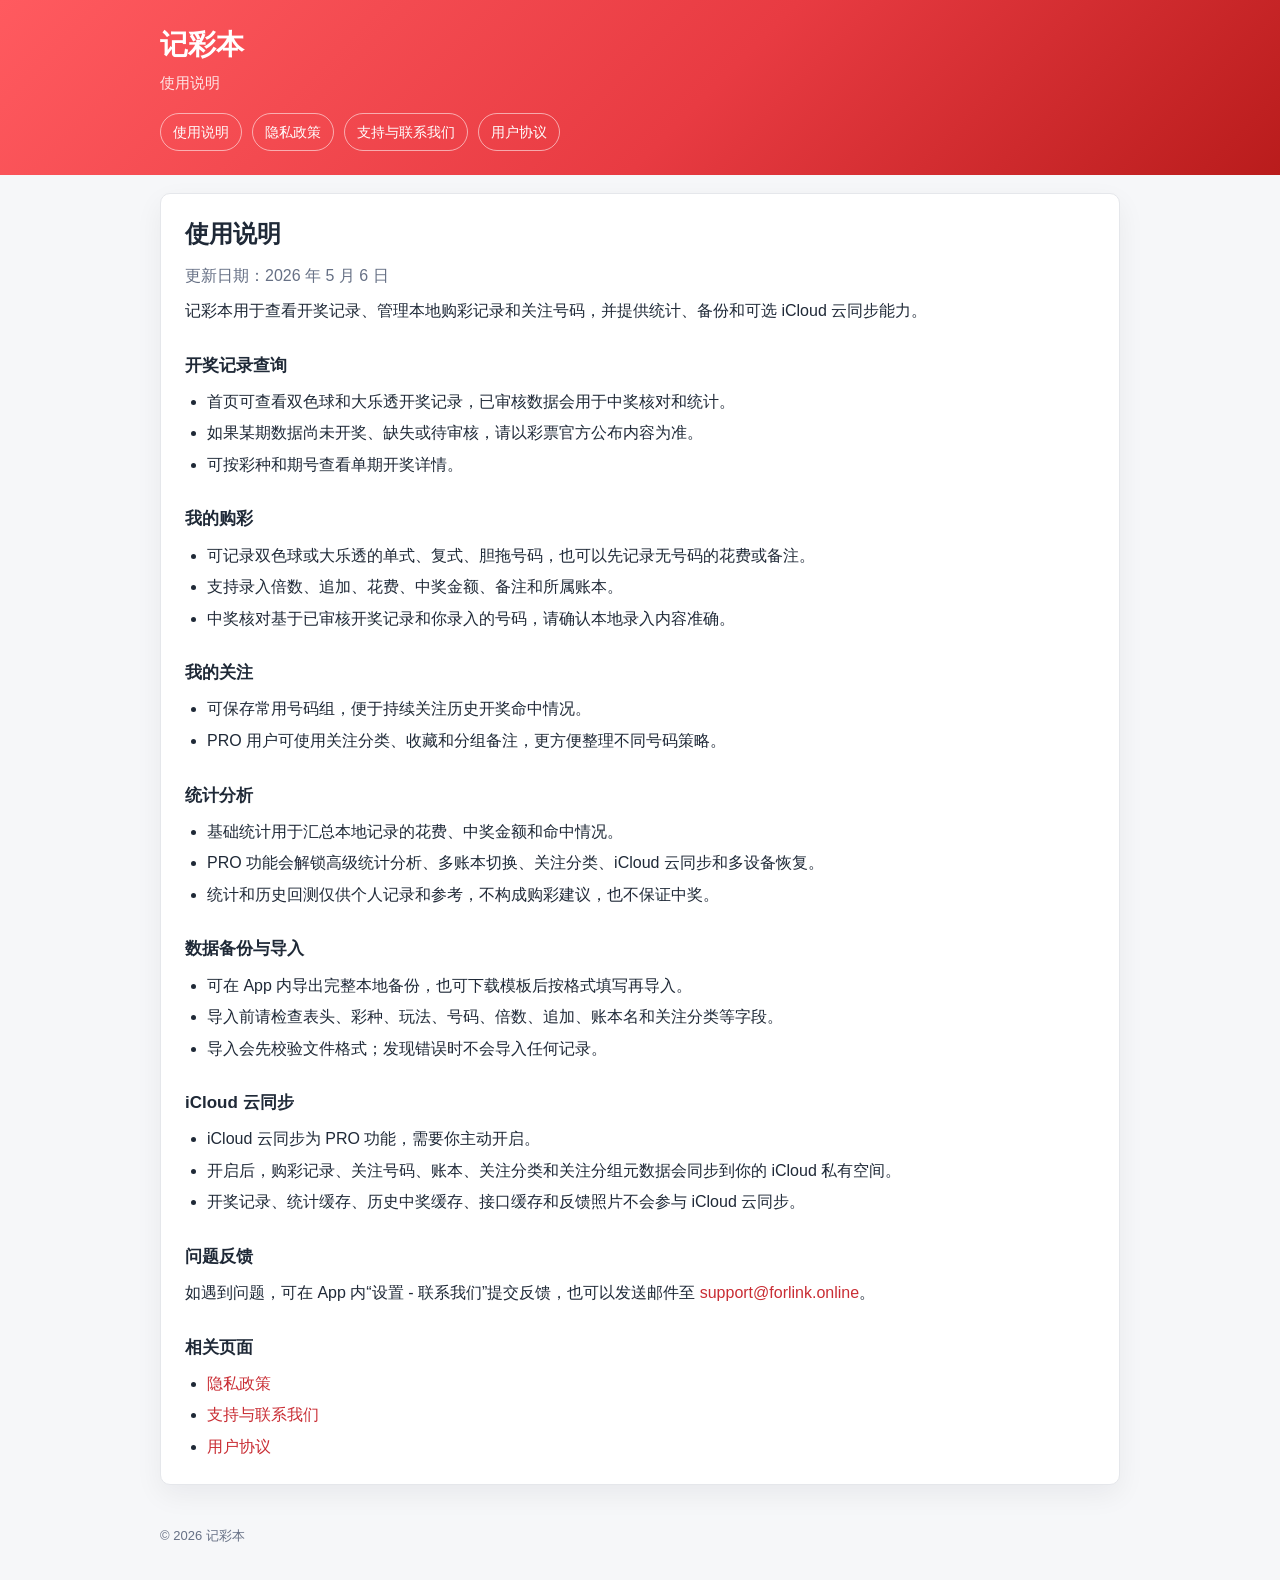
==== guide/index.html @ ecb63650 "udapte" ====
<!doctype html>
<html lang="zh-CN">
<head>
  <meta charset="utf-8">
  <meta name="viewport" content="width=device-width, initial-scale=1">
  <title>使用说明 - 记彩本</title>
  <link rel="stylesheet" href="../styles.css">
</head>
<body>
  <header class="topbar">
    <div class="topbar-inner">
      <h1 class="brand">记彩本</h1>
      <p class="tagline">使用说明</p>
      <nav class="nav" aria-label="页面导航">
        <a href="../guide/">使用说明</a>
        <a href="../privacy/">隐私政策</a>
        <a href="../support/">支持与联系我们</a>
        <a href="../terms/">用户协议</a>
      </nav>
    </div>
  </header>

  <main class="page">
    <article class="card">
      <h2>使用说明</h2>
      <p class="muted">更新日期：2026 年 5 月 6 日</p>
      <p>记彩本用于查看开奖记录、管理本地购彩记录和关注号码，并提供统计、备份和可选 iCloud 云同步能力。</p>

      <h3>开奖记录查询</h3>
      <ul>
        <li>首页可查看双色球和大乐透开奖记录，已审核数据会用于中奖核对和统计。</li>
        <li>如果某期数据尚未开奖、缺失或待审核，请以彩票官方公布内容为准。</li>
        <li>可按彩种和期号查看单期开奖详情。</li>
      </ul>

      <h3>我的购彩</h3>
      <ul>
        <li>可记录双色球或大乐透的单式、复式、胆拖号码，也可以先记录无号码的花费或备注。</li>
        <li>支持录入倍数、追加、花费、中奖金额、备注和所属账本。</li>
        <li>中奖核对基于已审核开奖记录和你录入的号码，请确认本地录入内容准确。</li>
      </ul>

      <h3>我的关注</h3>
      <ul>
        <li>可保存常用号码组，便于持续关注历史开奖命中情况。</li>
        <li>PRO 用户可使用关注分类、收藏和分组备注，更方便整理不同号码策略。</li>
      </ul>

      <h3>统计分析</h3>
      <ul>
        <li>基础统计用于汇总本地记录的花费、中奖金额和命中情况。</li>
        <li>PRO 功能会解锁高级统计分析、多账本切换、关注分类、iCloud 云同步和多设备恢复。</li>
        <li>统计和历史回测仅供个人记录和参考，不构成购彩建议，也不保证中奖。</li>
      </ul>

      <h3>数据备份与导入</h3>
      <ul>
        <li>可在 App 内导出完整本地备份，也可下载模板后按格式填写再导入。</li>
        <li>导入前请检查表头、彩种、玩法、号码、倍数、追加、账本名和关注分类等字段。</li>
        <li>导入会先校验文件格式；发现错误时不会导入任何记录。</li>
      </ul>

      <h3>iCloud 云同步</h3>
      <ul>
        <li>iCloud 云同步为 PRO 功能，需要你主动开启。</li>
        <li>开启后，购彩记录、关注号码、账本、关注分类和关注分组元数据会同步到你的 iCloud 私有空间。</li>
        <li>开奖记录、统计缓存、历史中奖缓存、接口缓存和反馈照片不会参与 iCloud 云同步。</li>
      </ul>

      <h3>问题反馈</h3>
      <p>如遇到问题，可在 App 内“设置 - 联系我们”提交反馈，也可以发送邮件至 <a href="mailto:support@forlink.online">support@forlink.online</a>。</p>

      <h3>相关页面</h3>
      <ul>
        <li><a href="../privacy/">隐私政策</a></li>
        <li><a href="../support/">支持与联系我们</a></li>
        <li><a href="../terms/">用户协议</a></li>
      </ul>
    </article>
  </main>

  <footer class="footer">© 2026 记彩本</footer>
</body>
</html>
---- styles.css ----
:root {
  color-scheme: light;
  --red: #e83b42;
  --red-dark: #c92d34;
  --text: #1f2937;
  --muted: #667085;
  --line: #e5e7eb;
  --bg: #f6f7f9;
  --card: #ffffff;
}

* {
  box-sizing: border-box;
}

body {
  margin: 0;
  font-family: -apple-system, BlinkMacSystemFont, "Segoe UI", "PingFang SC", "Hiragino Sans GB", "Microsoft YaHei", sans-serif;
  color: var(--text);
  background: var(--bg);
  line-height: 1.72;
}

a {
  color: var(--red-dark);
  text-decoration: none;
}

a:hover {
  text-decoration: underline;
}

.topbar {
  background: linear-gradient(135deg, #ff5a5f 0%, #e83b42 55%, #b91c1c 100%);
  color: white;
}

.topbar-inner {
  width: min(960px, calc(100% - 32px));
  margin: 0 auto;
  padding: 28px 0 24px;
}

.brand {
  margin: 0;
  font-size: 28px;
  line-height: 1.2;
}

.tagline {
  margin: 8px 0 0;
  color: rgba(255, 255, 255, 0.86);
  font-size: 15px;
}

.nav {
  display: flex;
  flex-wrap: wrap;
  gap: 10px;
  margin-top: 18px;
}

.nav a {
  color: white;
  border: 1px solid rgba(255, 255, 255, 0.55);
  border-radius: 999px;
  padding: 6px 12px;
  font-size: 14px;
}

.page {
  width: min(960px, calc(100% - 32px));
  margin: 18px auto 40px;
}

.card {
  background: var(--card);
  border: 1px solid var(--line);
  border-radius: 10px;
  padding: 24px;
  box-shadow: 0 10px 28px rgba(15, 23, 42, 0.06);
}

h2 {
  margin: 0 0 12px;
  font-size: 24px;
  line-height: 1.3;
}

h3 {
  margin: 26px 0 8px;
  font-size: 17px;
}

p {
  margin: 8px 0;
}

ul {
  margin: 8px 0 0;
  padding-left: 22px;
}

li + li {
  margin-top: 4px;
}

.muted {
  color: var(--muted);
}

.grid {
  display: grid;
  grid-template-columns: repeat(auto-fit, minmax(220px, 1fr));
  gap: 12px;
  margin-top: 16px;
}

.mini-card {
  border: 1px solid var(--line);
  border-radius: 8px;
  padding: 14px;
  background: #fff;
}

.mini-card strong {
  display: block;
  margin-bottom: 4px;
}

.footer {
  width: min(960px, calc(100% - 32px));
  margin: 0 auto 32px;
  color: var(--muted);
  font-size: 13px;
}

@media (max-width: 600px) {
  .topbar-inner {
    padding: 24px 0 20px;
  }

  .brand {
    font-size: 24px;
  }

  .card {
    padding: 18px;
  }
}
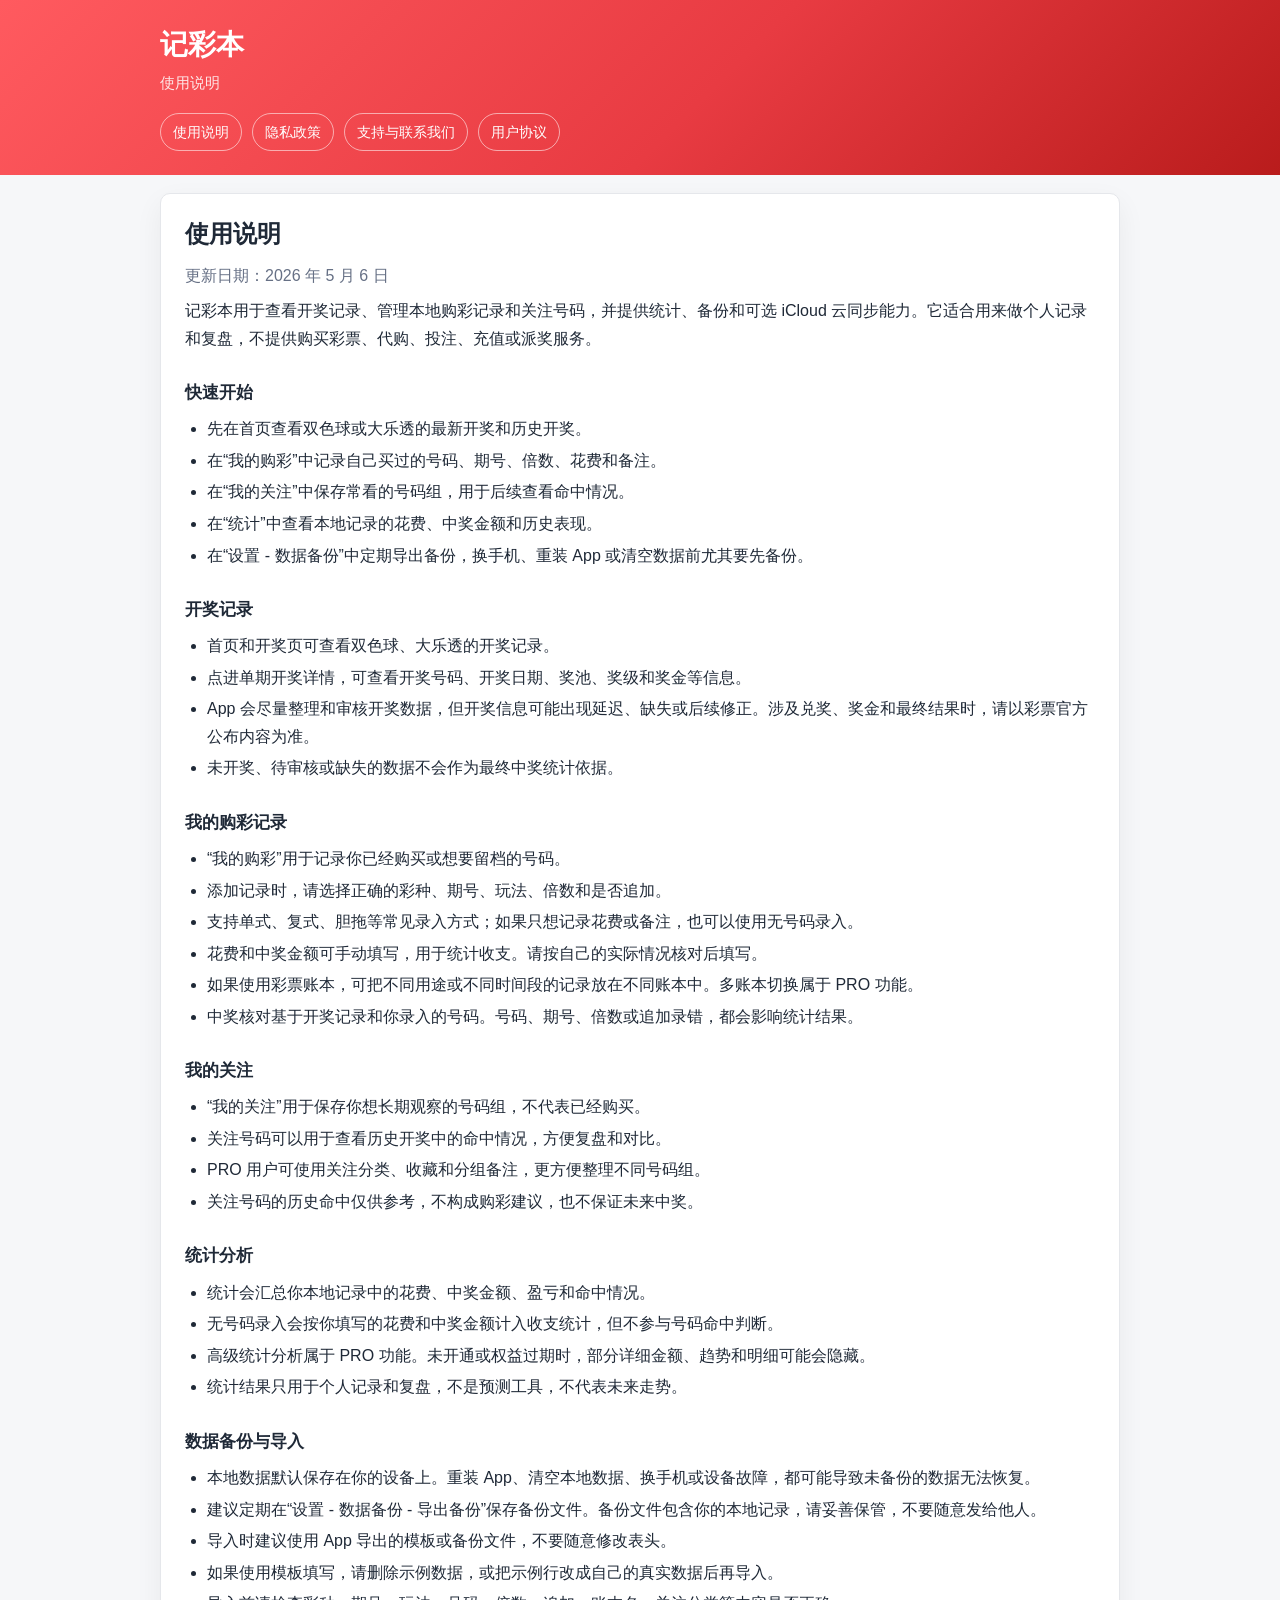
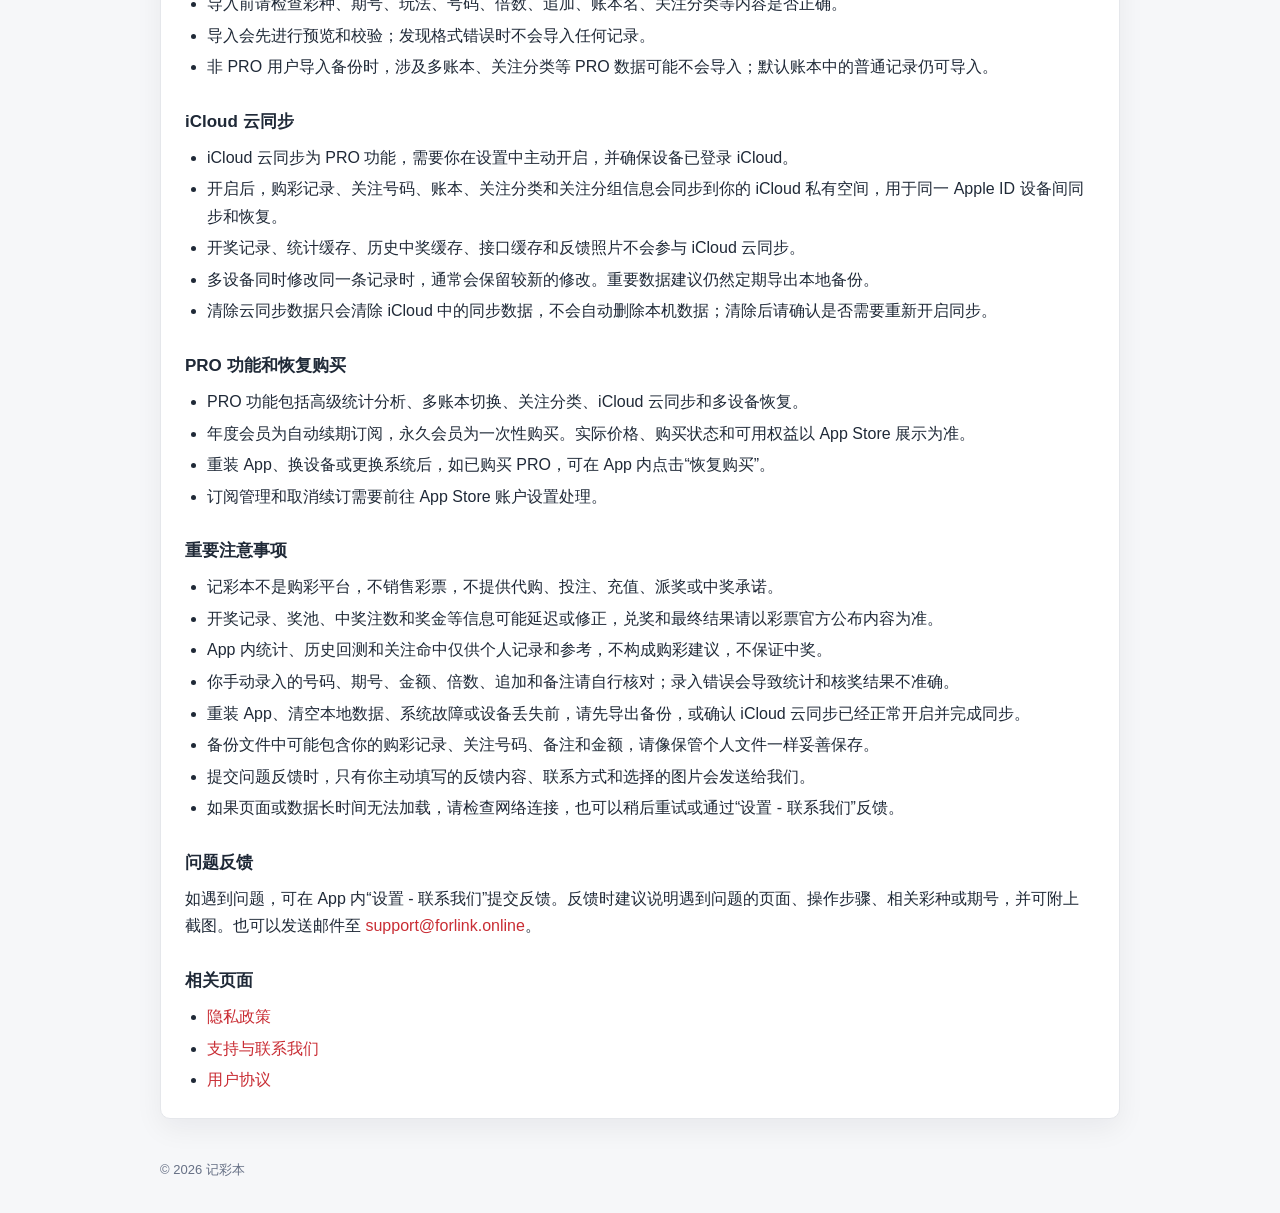
==== commit eb64956e: "udapte" ====
--- a/guide/index.html
+++ b/guide/index.html
@@ -24,51 +24,93 @@
     <article class="card">
       <h2>使用说明</h2>
       <p class="muted">更新日期：2026 年 5 月 6 日</p>
-      <p>记彩本用于查看开奖记录、管理本地购彩记录和关注号码，并提供统计、备份和可选 iCloud 云同步能力。</p>
+      <p>记彩本用于查看开奖记录、管理本地购彩记录和关注号码，并提供统计、备份和可选 iCloud 云同步能力。它适合用来做个人记录和复盘，不提供购买彩票、代购、投注、充值或派奖服务。</p>
 
-      <h3>开奖记录查询</h3>
+      <h3>快速开始</h3>
       <ul>
-        <li>首页可查看双色球和大乐透开奖记录，已审核数据会用于中奖核对和统计。</li>
-        <li>如果某期数据尚未开奖、缺失或待审核，请以彩票官方公布内容为准。</li>
-        <li>可按彩种和期号查看单期开奖详情。</li>
+        <li>先在首页查看双色球或大乐透的最新开奖和历史开奖。</li>
+        <li>在“我的购彩”中记录自己买过的号码、期号、倍数、花费和备注。</li>
+        <li>在“我的关注”中保存常看的号码组，用于后续查看命中情况。</li>
+        <li>在“统计”中查看本地记录的花费、中奖金额和历史表现。</li>
+        <li>在“设置 - 数据备份”中定期导出备份，换手机、重装 App 或清空数据前尤其要先备份。</li>
       </ul>
 
-      <h3>我的购彩</h3>
+      <h3>开奖记录</h3>
       <ul>
-        <li>可记录双色球或大乐透的单式、复式、胆拖号码，也可以先记录无号码的花费或备注。</li>
-        <li>支持录入倍数、追加、花费、中奖金额、备注和所属账本。</li>
-        <li>中奖核对基于已审核开奖记录和你录入的号码，请确认本地录入内容准确。</li>
+        <li>首页和开奖页可查看双色球、大乐透的开奖记录。</li>
+        <li>点进单期开奖详情，可查看开奖号码、开奖日期、奖池、奖级和奖金等信息。</li>
+        <li>App 会尽量整理和审核开奖数据，但开奖信息可能出现延迟、缺失或后续修正。涉及兑奖、奖金和最终结果时，请以彩票官方公布内容为准。</li>
+        <li>未开奖、待审核或缺失的数据不会作为最终中奖统计依据。</li>
+      </ul>
+
+      <h3>我的购彩记录</h3>
+      <ul>
+        <li>“我的购彩”用于记录你已经购买或想要留档的号码。</li>
+        <li>添加记录时，请选择正确的彩种、期号、玩法、倍数和是否追加。</li>
+        <li>支持单式、复式、胆拖等常见录入方式；如果只想记录花费或备注，也可以使用无号码录入。</li>
+        <li>花费和中奖金额可手动填写，用于统计收支。请按自己的实际情况核对后填写。</li>
+        <li>如果使用彩票账本，可把不同用途或不同时间段的记录放在不同账本中。多账本切换属于 PRO 功能。</li>
+        <li>中奖核对基于开奖记录和你录入的号码。号码、期号、倍数或追加录错，都会影响统计结果。</li>
       </ul>
 
       <h3>我的关注</h3>
       <ul>
-        <li>可保存常用号码组，便于持续关注历史开奖命中情况。</li>
-        <li>PRO 用户可使用关注分类、收藏和分组备注，更方便整理不同号码策略。</li>
+        <li>“我的关注”用于保存你想长期观察的号码组，不代表已经购买。</li>
+        <li>关注号码可以用于查看历史开奖中的命中情况，方便复盘和对比。</li>
+        <li>PRO 用户可使用关注分类、收藏和分组备注，更方便整理不同号码组。</li>
+        <li>关注号码的历史命中仅供参考，不构成购彩建议，也不保证未来中奖。</li>
       </ul>
 
       <h3>统计分析</h3>
       <ul>
-        <li>基础统计用于汇总本地记录的花费、中奖金额和命中情况。</li>
-        <li>PRO 功能会解锁高级统计分析、多账本切换、关注分类、iCloud 云同步和多设备恢复。</li>
-        <li>统计和历史回测仅供个人记录和参考，不构成购彩建议，也不保证中奖。</li>
+        <li>统计会汇总你本地记录中的花费、中奖金额、盈亏和命中情况。</li>
+        <li>无号码录入会按你填写的花费和中奖金额计入收支统计，但不参与号码命中判断。</li>
+        <li>高级统计分析属于 PRO 功能。未开通或权益过期时，部分详细金额、趋势和明细可能会隐藏。</li>
+        <li>统计结果只用于个人记录和复盘，不是预测工具，不代表未来走势。</li>
       </ul>
 
       <h3>数据备份与导入</h3>
       <ul>
-        <li>可在 App 内导出完整本地备份，也可下载模板后按格式填写再导入。</li>
-        <li>导入前请检查表头、彩种、玩法、号码、倍数、追加、账本名和关注分类等字段。</li>
-        <li>导入会先校验文件格式；发现错误时不会导入任何记录。</li>
+        <li>本地数据默认保存在你的设备上。重装 App、清空本地数据、换手机或设备故障，都可能导致未备份的数据无法恢复。</li>
+        <li>建议定期在“设置 - 数据备份 - 导出备份”保存备份文件。备份文件包含你的本地记录，请妥善保管，不要随意发给他人。</li>
+        <li>导入时建议使用 App 导出的模板或备份文件，不要随意修改表头。</li>
+        <li>如果使用模板填写，请删除示例数据，或把示例行改成自己的真实数据后再导入。</li>
+        <li>导入前请检查彩种、期号、玩法、号码、倍数、追加、账本名、关注分类等内容是否正确。</li>
+        <li>导入会先进行预览和校验；发现格式错误时不会导入任何记录。</li>
+        <li>非 PRO 用户导入备份时，涉及多账本、关注分类等 PRO 数据可能不会导入；默认账本中的普通记录仍可导入。</li>
       </ul>
 
       <h3>iCloud 云同步</h3>
       <ul>
-        <li>iCloud 云同步为 PRO 功能，需要你主动开启。</li>
-        <li>开启后，购彩记录、关注号码、账本、关注分类和关注分组元数据会同步到你的 iCloud 私有空间。</li>
+        <li>iCloud 云同步为 PRO 功能，需要你在设置中主动开启，并确保设备已登录 iCloud。</li>
+        <li>开启后，购彩记录、关注号码、账本、关注分类和关注分组信息会同步到你的 iCloud 私有空间，用于同一 Apple ID 设备间同步和恢复。</li>
         <li>开奖记录、统计缓存、历史中奖缓存、接口缓存和反馈照片不会参与 iCloud 云同步。</li>
+        <li>多设备同时修改同一条记录时，通常会保留较新的修改。重要数据建议仍然定期导出本地备份。</li>
+        <li>清除云同步数据只会清除 iCloud 中的同步数据，不会自动删除本机数据；清除后请确认是否需要重新开启同步。</li>
+      </ul>
+
+      <h3>PRO 功能和恢复购买</h3>
+      <ul>
+        <li>PRO 功能包括高级统计分析、多账本切换、关注分类、iCloud 云同步和多设备恢复。</li>
+        <li>年度会员为自动续期订阅，永久会员为一次性购买。实际价格、购买状态和可用权益以 App Store 展示为准。</li>
+        <li>重装 App、换设备或更换系统后，如已购买 PRO，可在 App 内点击“恢复购买”。</li>
+        <li>订阅管理和取消续订需要前往 App Store 账户设置处理。</li>
+      </ul>
+
+      <h3>重要注意事项</h3>
+      <ul>
+        <li>记彩本不是购彩平台，不销售彩票，不提供代购、投注、充值、派奖或中奖承诺。</li>
+        <li>开奖记录、奖池、中奖注数和奖金等信息可能延迟或修正，兑奖和最终结果请以彩票官方公布内容为准。</li>
+        <li>App 内统计、历史回测和关注命中仅供个人记录和参考，不构成购彩建议，不保证中奖。</li>
+        <li>你手动录入的号码、期号、金额、倍数、追加和备注请自行核对；录入错误会导致统计和核奖结果不准确。</li>
+        <li>重装 App、清空本地数据、系统故障或设备丢失前，请先导出备份，或确认 iCloud 云同步已经正常开启并完成同步。</li>
+        <li>备份文件中可能包含你的购彩记录、关注号码、备注和金额，请像保管个人文件一样妥善保存。</li>
+        <li>提交问题反馈时，只有你主动填写的反馈内容、联系方式和选择的图片会发送给我们。</li>
+        <li>如果页面或数据长时间无法加载，请检查网络连接，也可以稍后重试或通过“设置 - 联系我们”反馈。</li>
       </ul>
 
       <h3>问题反馈</h3>
-      <p>如遇到问题，可在 App 内“设置 - 联系我们”提交反馈，也可以发送邮件至 <a href="mailto:support@forlink.online">support@forlink.online</a>。</p>
+      <p>如遇到问题，可在 App 内“设置 - 联系我们”提交反馈。反馈时建议说明遇到问题的页面、操作步骤、相关彩种或期号，并可附上截图。也可以发送邮件至 <a href="mailto:support@forlink.online">support@forlink.online</a>。</p>
 
       <h3>相关页面</h3>
       <ul>
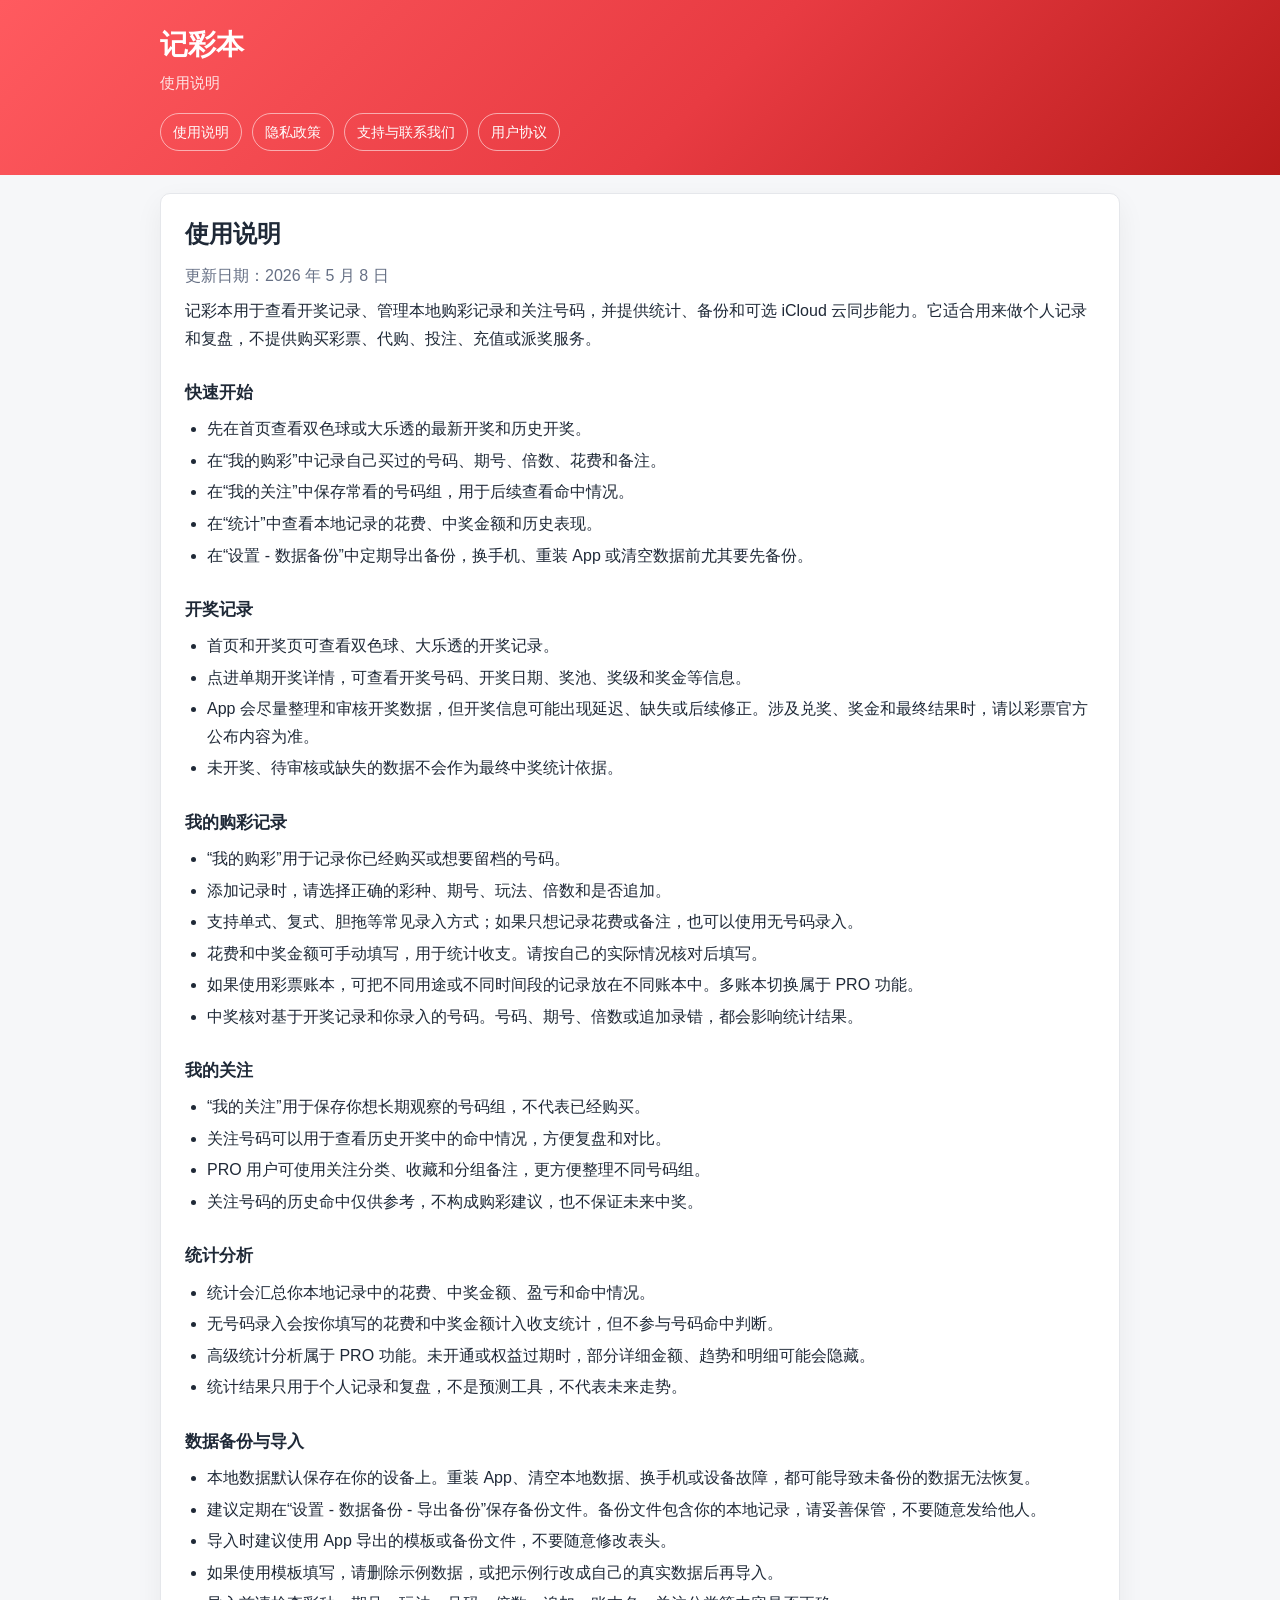
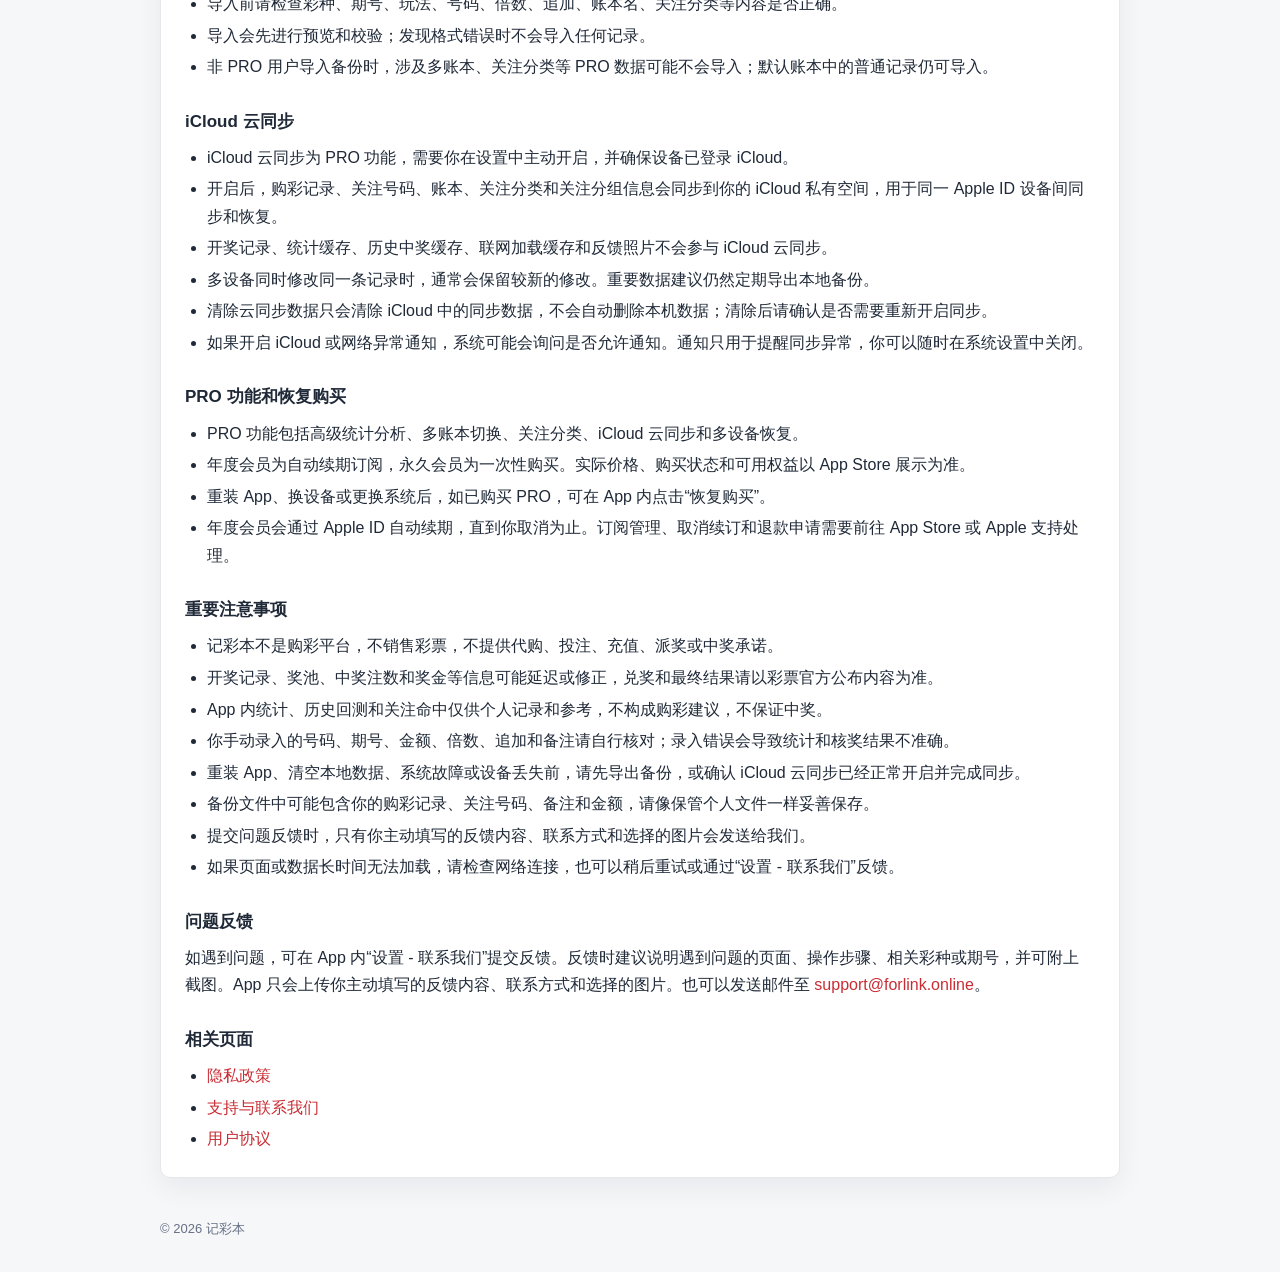
==== commit 3a234921: "udapte" ====
--- a/guide/index.html
+++ b/guide/index.html
@@ -23,7 +23,7 @@
   <main class="page">
     <article class="card">
       <h2>使用说明</h2>
-      <p class="muted">更新日期：2026 年 5 月 6 日</p>
+      <p class="muted">更新日期：2026 年 5 月 8 日</p>
       <p>记彩本用于查看开奖记录、管理本地购彩记录和关注号码，并提供统计、备份和可选 iCloud 云同步能力。它适合用来做个人记录和复盘，不提供购买彩票、代购、投注、充值或派奖服务。</p>
 
       <h3>快速开始</h3>
@@ -84,9 +84,10 @@
       <ul>
         <li>iCloud 云同步为 PRO 功能，需要你在设置中主动开启，并确保设备已登录 iCloud。</li>
         <li>开启后，购彩记录、关注号码、账本、关注分类和关注分组信息会同步到你的 iCloud 私有空间，用于同一 Apple ID 设备间同步和恢复。</li>
-        <li>开奖记录、统计缓存、历史中奖缓存、接口缓存和反馈照片不会参与 iCloud 云同步。</li>
+        <li>开奖记录、统计缓存、历史中奖缓存、联网加载缓存和反馈照片不会参与 iCloud 云同步。</li>
         <li>多设备同时修改同一条记录时，通常会保留较新的修改。重要数据建议仍然定期导出本地备份。</li>
         <li>清除云同步数据只会清除 iCloud 中的同步数据，不会自动删除本机数据；清除后请确认是否需要重新开启同步。</li>
+        <li>如果开启 iCloud 或网络异常通知，系统可能会询问是否允许通知。通知只用于提醒同步异常，你可以随时在系统设置中关闭。</li>
       </ul>
 
       <h3>PRO 功能和恢复购买</h3>
@@ -94,7 +95,7 @@
         <li>PRO 功能包括高级统计分析、多账本切换、关注分类、iCloud 云同步和多设备恢复。</li>
         <li>年度会员为自动续期订阅，永久会员为一次性购买。实际价格、购买状态和可用权益以 App Store 展示为准。</li>
         <li>重装 App、换设备或更换系统后，如已购买 PRO，可在 App 内点击“恢复购买”。</li>
-        <li>订阅管理和取消续订需要前往 App Store 账户设置处理。</li>
+        <li>年度会员会通过 Apple ID 自动续期，直到你取消为止。订阅管理、取消续订和退款申请需要前往 App Store 或 Apple 支持处理。</li>
       </ul>
 
       <h3>重要注意事项</h3>
@@ -110,7 +111,7 @@
       </ul>
 
       <h3>问题反馈</h3>
-      <p>如遇到问题，可在 App 内“设置 - 联系我们”提交反馈。反馈时建议说明遇到问题的页面、操作步骤、相关彩种或期号，并可附上截图。也可以发送邮件至 <a href="mailto:support@forlink.online">support@forlink.online</a>。</p>
+      <p>如遇到问题，可在 App 内“设置 - 联系我们”提交反馈。反馈时建议说明遇到问题的页面、操作步骤、相关彩种或期号，并可附上截图。App 只会上传你主动填写的反馈内容、联系方式和选择的图片。也可以发送邮件至 <a href="mailto:support@forlink.online">support@forlink.online</a>。</p>
 
       <h3>相关页面</h3>
       <ul>
